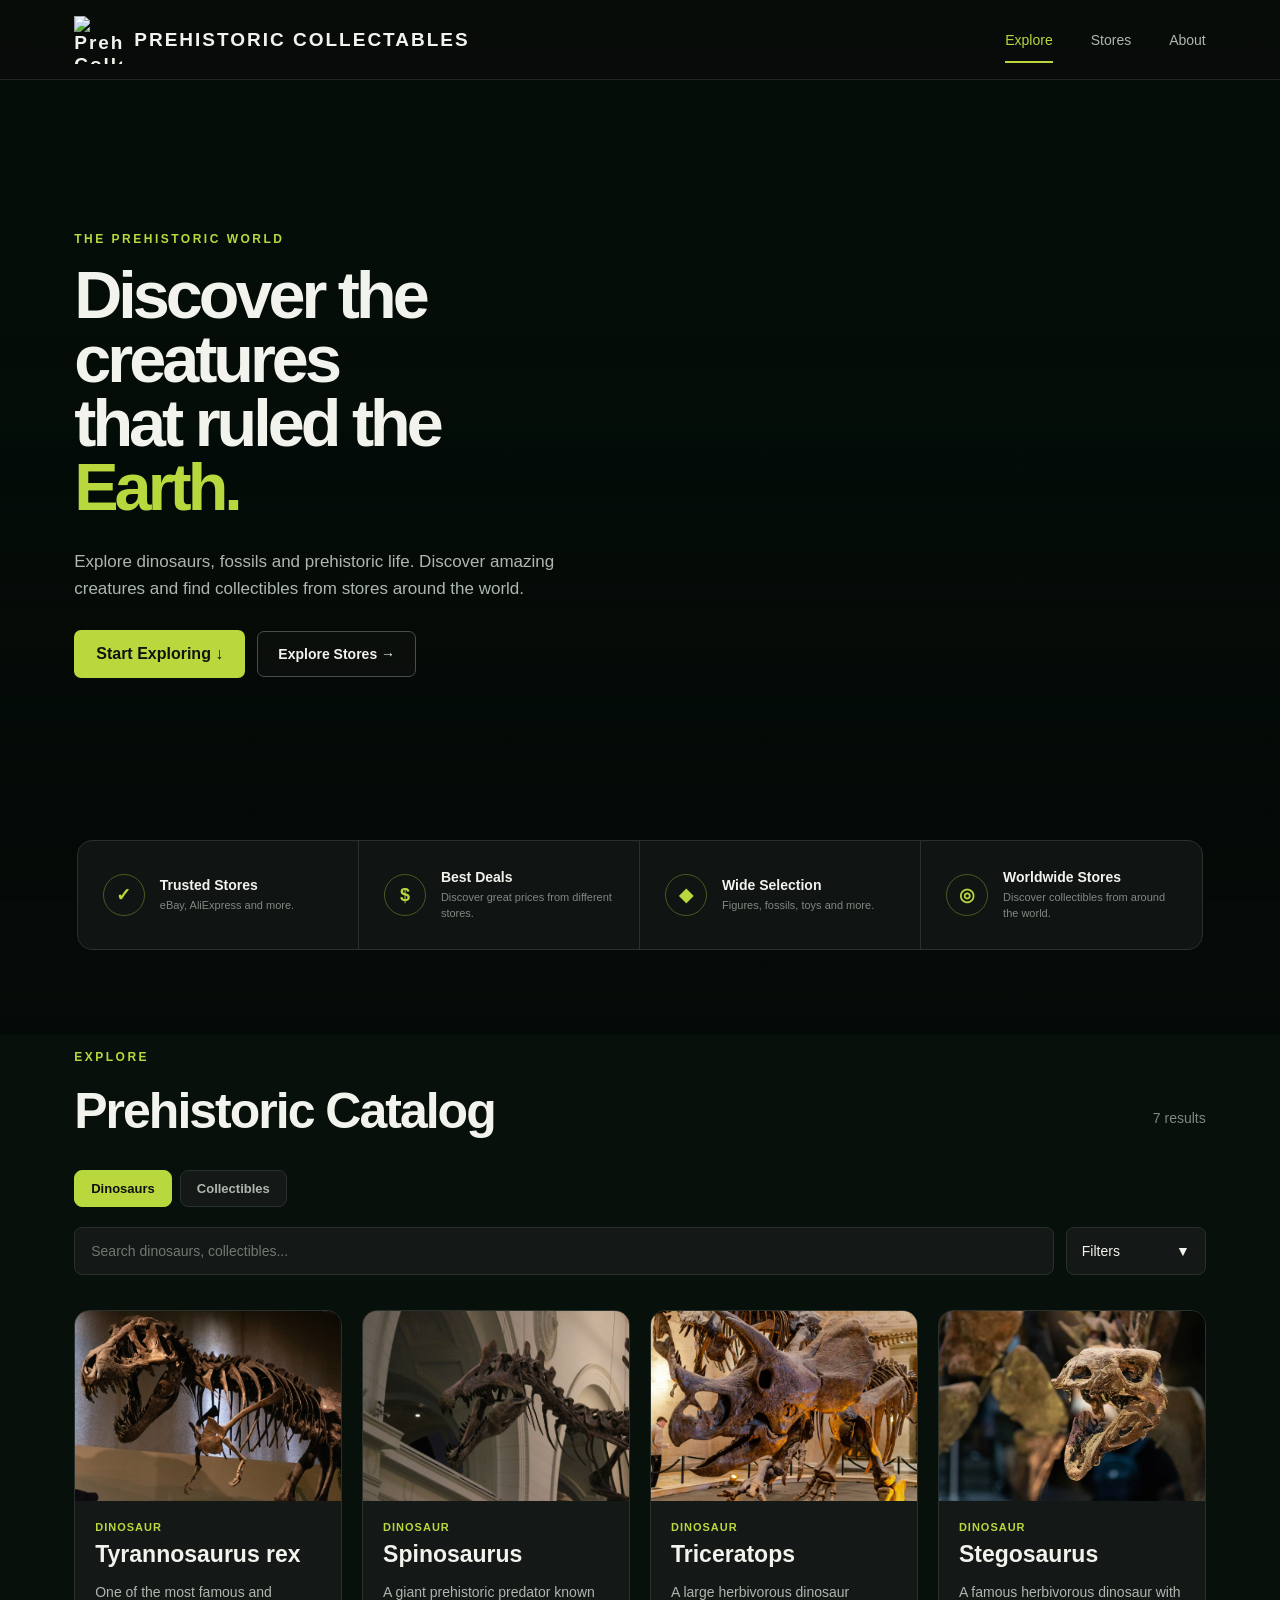
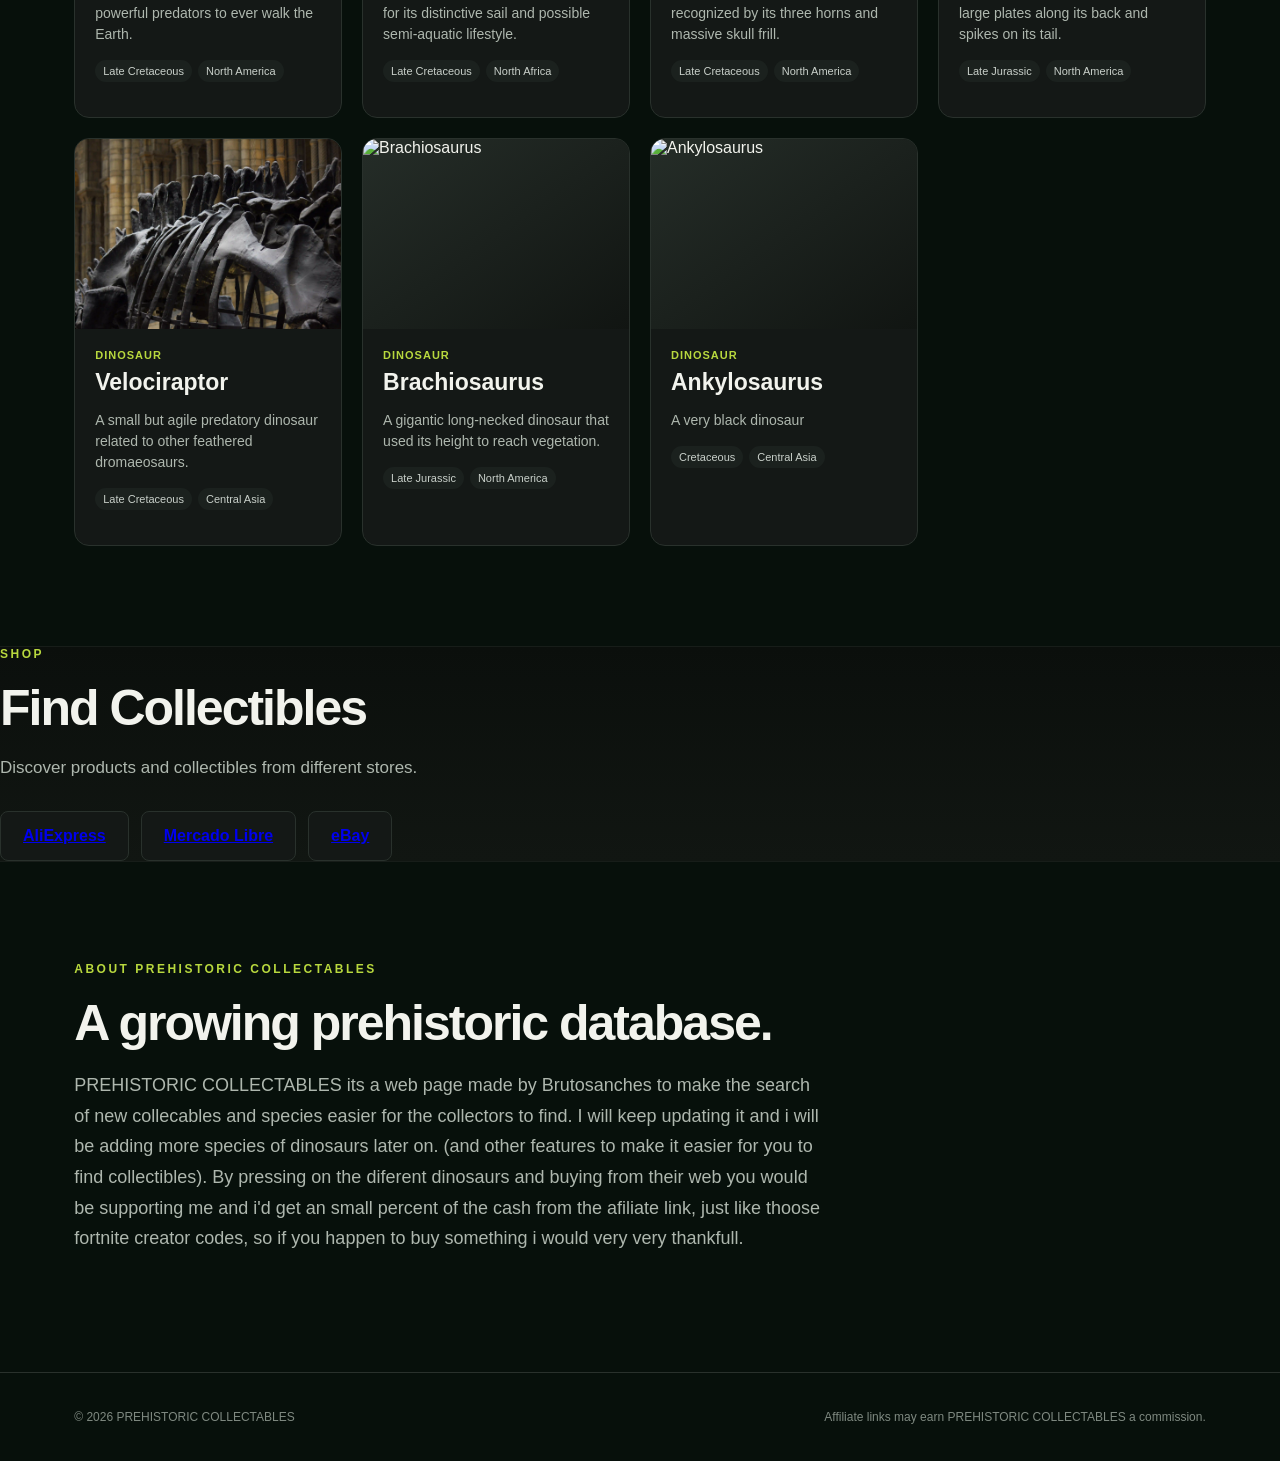
==== index.html @ f1a4620a "Add files via upload" ====
<!DOCTYPE html>
<html lang="en">

<head>

  <meta charset="UTF-8">

  <meta
    name="viewport"
    content="width=device-width, initial-scale=1.0"
  >

  <title>PREHISTORIC COLLECTABLES - Bring Prehistory Home</title>

  <link
    rel="stylesheet"
    href="style.css"
  >

</head>


<body>

  <!-- =========================
       HEADER
  ========================= -->

  <header>

    <div class="logo">

      <img
        src="images/logo.WebP"
        class="logo-image"
        alt="Prehistoric Collectables"
      >

      <span>
        PREHISTORIC COLLECTABLES
      </span>

    </div>


    <nav>

      <a href="#explore" class="active">
        Explore
      </a>

      <a href="#stores">
        Stores
      </a>

      <a href="#about">
        About
      </a>

    </nav>

  </header>



  <!-- =========================
       HERO
  ========================= -->

  <section class="hero">

    <div class="hero-content">

      <p class="small-title">
        THE PREHISTORIC WORLD
      </p>


      <h1>
        Discover the creatures<br>
        that ruled the <span>Earth.</span>
      </h1>


      <p class="hero-description">
        Explore dinosaurs, fossils and prehistoric life.
        Discover amazing creatures and find collectibles
        from stores around the world.
      </p>


      <div class="hero-buttons">

        <a
          href="#explore"
          class="explore-button"
        >
          Start Exploring ↓
        </a>


        <a
          href="#stores"
          class="secondary-button"
        >
          Explore Stores →
        </a>

      </div>

    </div>


    <!-- DINOSAUR -->

    <div class="hero-dinosaur">

      <div class="dinosaur-glow"></div>

      <img
       
      >

    </div>

  </section>



  <!-- =========================
       TRUST BAR
  ========================= -->

  <section class="trust-bar">

    <div class="trust-item">

      <div class="trust-icon">
        ✓
      </div>

      <div>

        <strong>
          Trusted Stores
        </strong>

        <span>
          eBay, AliExpress and more.
        </span>

      </div>

    </div>


    <div class="trust-item">

      <div class="trust-icon">
        $
      </div>

      <div>

        <strong>
          Best Deals
        </strong>

        <span>
          Discover great prices from different stores.
        </span>

      </div>

    </div>


    <div class="trust-item">

      <div class="trust-icon">
        ◆
      </div>

      <div>

        <strong>
          Wide Selection
        </strong>

        <span>
          Figures, fossils, toys and more.
        </span>

      </div>

    </div>


    <div class="trust-item">

      <div class="trust-icon">
        ◎
      </div>

      <div>

        <strong>
          Worldwide Stores
        </strong>

        <span>
          Discover collectibles from around the world.
        </span>

      </div>

    </div>

  </section>



  <!-- =========================
       EXPLORE
  ========================= -->

  <section
    id="explore"
    class="explore-section"
  >


    <div class="section-title">

      <div>

        <p class="small-title">
          EXPLORE
        </p>

        <h2>
          Prehistoric Catalog
        </h2>

      </div>


      <p id="resultCount">
        Loading...
      </p>

    </div>



    <!-- CATALOG MODE -->

    <div class="catalog-modes">

      <button
        id="dinosaursMode"
        class="catalog-mode active"
        type="button"
      >
        Dinosaurs
      </button>


      <button
        id="collectiblesMode"
        class="catalog-mode"
        type="button"
      >
        Collectibles
      </button>

    </div>



    <!-- SEARCH AND FILTERS -->

    <div class="filters">

      <div class="search-row">

        <input
          type="text"
          id="searchInput"
          placeholder="Search dinosaurs, collectibles..."
        >


        <button
          type="button"
          id="filtersToggle"
          class="filters-toggle"
        >
          Filters

          <span>
            ▼
          </span>

        </button>

      </div>



      <!-- FILTER PANEL -->

      <div
        id="filtersPanel"
        class="filters-panel"
      >


        <!-- TYPE -->

       <div
  class="multi-filter"
  id="typeFilterContainer"
>

          <button
            class="filter-button"
            id="typeButton"
            type="button"
          >
            All Types

            <span>
              ▼
            </span>

          </button>


          <div
            class="filter-menu"
            id="typeMenu"
          >

            <button
              type="button"
              class="filter-all"
              data-filter="type"
            >
              All Types
            </button>

          </div>

        </div>



        <!-- PERIOD -->

        <div
  class="multi-filter"
  id="periodFilterContainer"
>

          <button
            class="filter-button"
            id="periodButton"
            type="button"
          >
            All Periods

            <span>
              ▼
            </span>

          </button>


          <div
            class="filter-menu"
            id="periodMenu"
          >

            <button
              type="button"
              class="filter-all"
              data-filter="period"
            >
              All Periods
            </button>

          </div>

        </div>



        <!-- BRANDS -->

        <div
          class="multi-filter"
          id="brandFilterContainer"
        >

          <button
            class="filter-button"
            id="brandButton"
            type="button"
          >
            All Brands

            <span>
              ▼
            </span>

          </button>


          <div
            class="filter-menu"
            id="brandMenu"
          >

            <button
              type="button"
              class="filter-all"
              data-filter="brand"
            >
              All Brands
            </button>

          </div>

        </div>

      </div>

    </div>



    <!-- CATALOG -->

    <div
      id="catalog"
      class="catalog"
    >

    </div>


  </section>



  <!-- =========================
       STORES
  ========================= -->

  <section
    id="stores"
    class="stores-section"
  >

    <div class="section-inner">

      <p class="small-title">
        SHOP
      </p>


      <h2>
        Find Collectibles
      </h2>


      <p class="section-description">
        Discover products and collectibles from different stores.
      </p>

<div class="store-list">


  <a
    href="https://www.aliexpress.com/"
    target="_blank"
    rel="noopener noreferrer"
  >
    AliExpress
  </a>

  <a
    href="https://www.mercadolibre.com.mx/"
    target="_blank"
    rel="noopener noreferrer"
  >
    Mercado Libre
  </a>

  <a
    href="https://ebay.us/dmgfwy"
    target="_blank"
    rel="noopener noreferrer"
  >
    eBay
  </a>

</div>

  </section>



  <!-- =========================
       ABOUT
  ========================= -->

  <section
    id="about"
    class="about-section"
  >

    <p class="small-title">
      ABOUT PREHISTORIC COLLECTABLES
    </p>


    <h2>
      A growing prehistoric database.
    </h2>


    <p>
      PREHISTORIC COLLECTABLES its a web page made by Brutosanches to make the search 
      of new collecables and species easier for the collectors to find. I
      will keep updating it and i will be adding more species of dinosaurs later on. 
      (and other features to make it easier for you to find collectibles).

      By pressing on the diferent dinosaurs and buying from their web you would be supporting me
      and i'd get an small percent
      of the cash from the afiliate link, just like
      thoose fortnite creator codes, so 
     if you happen to buy something i would very very thankfull.
     
    </p>

  </section>



  <!-- =========================
       FOOTER
  ========================= -->

  <footer>

    <p>
      © 2026 PREHISTORIC COLLECTABLES
    </p>


    <p>
      Affiliate links may earn PREHISTORIC COLLECTABLES a commission.
    </p>

  </footer>



  <script src="script.js"></script>

</body>

</html>
---- style.css ----
/* ==================================================
   PREHISTORIC COLLECTABLES
   MAIN STYLE
   ================================================== */


/* ==================================================
   RESET
   ================================================== */

* {
  box-sizing: border-box;
}

html {
  scroll-behavior: smooth;
}


/* ==================================================
   BODY + PREHISTORIC BACKGROUND
   ================================================== */

body {
  position: relative;
  margin: 0;

  background: #07100b;

  color: #f2f3ed;

  font-family:
    Arial,
    Helvetica,
    sans-serif;
}


/* ==================================================
   FOREST BACKGROUND
   ================================================== */

body::before {
  content: "";

  position: fixed;

  inset: -15vh 0;

  background-image:

    linear-gradient(
      to bottom,
      rgba(4, 10, 7, 0.18) 0%,
      rgba(4, 10, 7, 0.34) 35%,
      rgba(4, 10, 7, 0.55) 65%,
      rgba(4, 10, 7, 0.88) 100%
    ),

    url("images/prehistoric-background.png");

  background-size:cover;

  background-position:
    center top;

  background-repeat: no-repeat;

  /*
    JavaScript modifica esta variable
    para crear el efecto parallax.
  */

  transform:
    translate3d(
      0,
      var(--parallax-y, 0px),
      0
    );

  will-change: transform;

  z-index: -2;

  pointer-events: none;
}


/* ==================================================
   ATMOSPHERIC OVERLAY
   ================================================== */

body::after {
  content: "";

  position: fixed;

  inset: 0;

  background:
    linear-gradient(
      to bottom,
      transparent 0%,
      rgba(3, 8, 5, 0.03) 40%,
      rgba(3, 8, 5, 0.34) 100%
    );

  z-index: -1;

  pointer-events: none;
}

/* ==================================================
   HEADER
   ================================================== */

header {
  height: 80px;

  display: flex;

  align-items: center;

  justify-content: space-between;

  padding:
    0 5.8%;

  background:
    rgba(9, 12, 10, 0.92);

  border-bottom:
    1px solid rgba(75, 90, 80, 0.35);

  backdrop-filter:
    blur(18px);

  position: sticky;

  top: 0;

  z-index: 100;
}


/* ==================================================
   LOGO
   ================================================== */

.logo {
  display: flex;

  align-items: center;

  gap: 12px;

  font-size: 19px;

  font-weight: 800;

  letter-spacing: 2px;
}


.logo-image {
  width: 48px;

  height: 48px;

  object-fit: contain;

  display: block;
}


/* ==================================================
   NAVIGATION
   ================================================== */

nav {
  display: flex;

  align-items: center;

  gap: 38px;
}


nav a {
  color: #aeb7ae;

  text-decoration: none;

  font-size: 14px;

  font-weight: 500;

  position: relative;

  padding:
    30px 0;

  transition:
    0.25s;
}


nav a:hover {
  color: #f2f3ed;
}


nav a.active {
  color: #b8d83e;
}


nav a.active::after {
  content: "";

  position: absolute;

  bottom: 15px;

  left: 0;

  right: 0;

  height: 2px;

  background:
    #b8d83e;
}


/* ==================================================
   MAIN HERO
   ================================================== */

.hero {
  min-height: 780px;

  padding:
    80px 5.8% 110px;

  display: flex;

  align-items: center;

  justify-content: space-between;

  gap: 50px;

  position: relative;

  overflow: hidden;

  /*
    El fondo viene de body.
    No ponemos otro background aquí.
  */

  background: transparent;
}


/* ==================================================
   HERO ATMOSPHERE
   ================================================== */

.hero::before {
  content: "";

  position: absolute;

  inset: 0;

  background:
    linear-gradient(
      to bottom,
      transparent 45%,
      rgba(5, 10, 7, 0.20) 75%,
      rgba(5, 10, 7, 0.48) 100%
    );

  pointer-events: none;

  z-index: 1;
}


/* ==================================================
   HERO CONTENT
   ================================================== */

.hero-content {
  width: 43%;

  max-width: 650px;

  position: relative;

  z-index: 5;
}


/* ==================================================
   SMALL TITLE
   ================================================== */

.small-title {
  color: #b8d83e;

  font-size: 12px;

  font-weight: 700;

  letter-spacing: 2.5px;

  margin:
    0 0 18px;
}


/* ==================================================
   HERO TITLE
   ================================================== */

.hero h1 {
  font-size:
    clamp(
      50px,
      5.2vw,
      80px
    );

  line-height: 0.96;

  letter-spacing:
    -4px;

  margin:
    0 0 28px;

  font-weight: 800;
}


.hero h1 span {
  color: #b8d83e;
}


/* ==================================================
   HERO DESCRIPTION
   ================================================== */

.hero-description {
  color: #aeb7ae;

  font-size: 17px;

  line-height: 1.6;

  max-width: 570px;

  margin:
    0 0 28px;
}


/* ==================================================
   HERO BUTTONS
   ================================================== */

.hero-buttons {
  display: flex;

  align-items: center;

  gap: 12px;
}


.explore-button {
  display: inline-flex;

  align-items: center;

  justify-content: center;

  padding:
    15px 22px;

  background:
    #b8d83e;

  color:
    #10130e;

  font-weight:
    800;

  text-decoration:
    none;

  border-radius:
    7px;

  transition:
    0.25s;
}


.explore-button:hover {
  background:
    #d0ef58;

  transform:
    translateY(-2px);

  box-shadow:
    0 8px 25px
    rgba(184, 216, 62, 0.16);
}


.secondary-button {
  display: inline-flex;

  align-items: center;

  justify-content: center;

  padding:
    14px 20px;

  border:
    1px solid #465047;

  color:
    #f2f3ed;

  text-decoration:
    none;

  border-radius:
    7px;

  font-size:
    14px;

  font-weight:
    600;

  background:
    rgba(20, 24, 22, 0.45);

  backdrop-filter:
    blur(8px);

  transition:
    0.25s;
}


.secondary-button:hover {
  border-color:
    #b8d83e;

  color:
    #b8d83e;
}


/* ==================================================
   HERO DINOSAUR
   ================================================== */

.hero-dinosaur {
  width: 53%;

  max-width: 850px;

  height: 500px;

  position: relative;

  display: flex;

  align-items: center;

  justify-content: center;

  z-index: 2;
}


/* ==================================================
   TRUST BAR
   ================================================== */

.trust-bar {
  width: 88%;

  margin:
    -20px auto 0;

  min-height:
    110px;

  display:
    grid;

  grid-template-columns:
    repeat(4, 1fr);

  background:
    rgba(17, 22, 19, 0.95);

  border:
    1px solid #29312c;

  border-radius:
    15px;

  position:
    relative;

  z-index:
    10;

  overflow:
    hidden;
}


.trust-item {
  display:
    flex;

  align-items:
    center;

  gap:
    15px;

  padding:
    20px 25px;

  border-right:
    1px solid #29312c;
}


.trust-item:last-child {
  border-right:
    none;
}


.trust-icon {
  width:
    42px;

  height:
    42px;

  flex-shrink:
    0;

  display:
    flex;

  align-items:
    center;

  justify-content:
    center;

  border:
    1px solid
    rgba(184, 216, 62, 0.35);

  border-radius:
    50%;

  color:
    #b8d83e;

  font-size:
    18px;

  font-weight:
    bold;
}


.trust-item strong {
  display:
    block;

  margin-bottom:
    5px;

  font-size:
    14px;
}


.trust-item span {
  display:
    block;

  color:
    #7f8981;

  font-size:
    11px;

  line-height:
    1.4;
}


/* ==================================================
   GENERAL SECTIONS
   ================================================== */

.explore-section,
.about-section {
  padding:
    100px 5.8%;

  background:
    transparent;
}


.section-title {
  display:
    flex;

  justify-content:
    space-between;

  align-items:
    flex-end;

  margin-bottom:
    30px;
}


.section-title h2 {
  margin:
    0;
}


#resultCount {
  color:
    #7f8981;

  font-size:
    14px;
}


/* ==================================================
   HEADINGS
   ================================================== */

h2 {
  font-size:
    clamp(
      32px,
      4vw,
      50px
    );

  letter-spacing:
    -2px;

  margin:
    0 0 15px;
}


/* ==================================================
   CATALOG MODES
   ================================================== */

.catalog-modes {
  display:
    flex;

  gap:
    8px;

  margin-bottom:
    20px;
}


.catalog-mode {
  padding:
    10px 16px;

  border:
    1px solid #29312c;

  border-radius:
    8px;

  background:
    #141816;

  color:
    #aeb7ae;

  font-size:
    13px;

  font-weight:
    bold;

  cursor:
    pointer;

  transition:
    0.2s;
}


.catalog-mode:hover {
  color:
    #f2f3ed;

  border-color:
    #4b5a50;
}


.catalog-mode.active {
  background:
    #b8d83e;

  color:
    #111;

  border-color:
    #b8d83e;
}


/* ==================================================
   FILTERS
   ================================================== */

.filters {
  margin-bottom:
    35px;
}


/* SEARCH */

.search-row {
  display:
    grid;

  grid-template-columns:
    1fr 140px;

  gap:
    12px;
}


.search-row input {
  min-height:
    48px;

  padding:
    0 16px;

  border:
    1px solid #29312c;

  border-radius:
    8px;

  background:
    #141816;

  color:
    #f2f3ed;

  font-size:
    14px;

  outline:
    none;

  transition:
    0.2s;
}


.search-row input::placeholder {
  color:
    #6f7971;
}


.search-row input:focus {
  border-color:
    #b8d83e;
}


/* FILTER TOGGLE */

.filters-toggle {
  min-height:
    48px;

  padding:
    15px;

  border-radius:
    8px;

  border:
    1px solid #29312c;

  background:
    #141816;

  color:
    #f2f3ed;

  font-size:
    14px;

  cursor:
    pointer;

  display:
    flex;

  align-items:
    center;

  justify-content:
    space-between;

  transition:
    0.2s;
}


.filters-toggle:hover {
  border-color:
    #4b5a50;
}


/* FILTER PANEL */

.filters-panel {
  display:
    none;

  grid-template-columns:
    repeat(3, 1fr);

  gap:
    12px;

  margin-top:
    12px;
}


.filters-panel.open {
  display:
    grid;
}


/* MULTI FILTER */

.multi-filter {
  position:
    relative;
}


/* FILTER BUTTON */

.filter-button {
  width:
    100%;

  min-height:
    48px;

  padding:
    15px;

  border-radius:
    8px;

  border:
    1px solid #29312c;

  background:
    #141816;

  color:
    #f2f3ed;

  font-size:
    14px;

  text-align:
    left;

  cursor:
    pointer;

  display:
    flex;

  align-items:
    center;

  justify-content:
    space-between;

  transition:
    0.2s;
}


.filter-button:hover {
  border-color:
    #4b5a50;
}


.multi-filter.open .filter-button {
  border-color:
    #b8d83e;
}


/* FILTER MENU */

.filter-menu {
  display:
    none;

  position:
    absolute;

  top:
    calc(100% + 8px);

  left:
    0;

  width:
    100%;

  min-width:
    220px;

  max-height:
    300px;

  overflow-y:
    auto;

  padding:
    8px;

  background:
    #141816;

  border:
    1px solid #29312c;

  border-radius:
    10px;

  box-shadow:
    0 15px 35px
    rgba(0, 0, 0, 0.4);

  z-index:
    200;
}


.multi-filter.open .filter-menu {
  display:
    block;
}


/* FILTER OPTIONS */

.filter-option {
  display:
    flex;

  align-items:
    center;

  gap:
    10px;

  padding:
    10px;

  border-radius:
    7px;

  cursor:
    pointer;

  color:
    #c9d0ca;

  font-size:
    13px;

  transition:
    0.2s;
}


.filter-option:hover {
  background:
    #1b211e;

  color:
    #f2f3ed;
}


.filter-option input {
  width:
    16px;

  height:
    16px;

  accent-color:
    #b8d83e;

  cursor:
    pointer;
}


/* ALL BUTTON */

.filter-all {
  width:
    100%;

  padding:
    10px;

  margin-bottom:
    4px;

  border:
    none;

  border-radius:
    7px;

  background:
    transparent;

  color:
    #b8d83e;

  text-align:
    left;

  font-size:
    13px;

  font-weight:
    bold;

  cursor:
    pointer;
}


.filter-all:hover {
  background:
    #1b211e;
}


/* ==================================================
   DINOSAUR CATALOG
   ================================================== */

.catalog {
  display:
    grid;

  grid-template-columns:
    repeat(
      auto-fill,
      minmax(
        250px,
        1fr
      )
    );

  gap:
    20px;
}


/* ==================================================
   DINOSAUR CARDS
   ================================================== */

.card {
  background:
    #141816;

  border:
    1px solid #29312c;

  border-radius:
    15px;

  overflow:
    hidden;

  transition:
    0.25s;
}


.card:hover {
  transform:
    translateY(-5px);

  border-color:
    #4b5a50;

  box-shadow:
    0 15px 40px
    rgba(0, 0, 0, 0.25);
}


/* IMAGE */

.card-image {
  height:
    190px;

  display:
    flex;

  align-items:
    center;

  justify-content:
    center;

  overflow:
    hidden;

  background:
    linear-gradient(
      145deg,
      #252d28,
      #111512
    );
}


.card-image img {
  width:
    100%;

  height:
    100%;

  object-fit:
    cover;
}


.card-placeholder {
  font-size:
    75px;
}


/* CARD BODY */

.card-body {
  padding:
    20px;
}


.card-meta {
  color:
    #b8d83e;

  font-size:
    11px;

  font-weight:
    bold;

  letter-spacing:
    1px;

  text-transform:
    uppercase;
}


.card h3 {
  font-size:
    23px;

  margin:
    8px 0;
}


.card p {
  color:
    #aeb7ae;

  font-size:
    14px;

  line-height:
    1.5;
}


/* ==================================================
   TAGS
   ================================================== */

.tags {
  display:
    flex;

  flex-wrap:
    wrap;

  gap:
    6px;

  margin:
    15px 0;
}


.tag {
  background:
    #1b211e;

  color:
    #c9d0ca;

  padding:
    5px 8px;

  border-radius:
    20px;

  font-size:
    11px;
}


/* ==================================================
   PRODUCT BUTTONS
   ================================================== */

.product-buttons {
  display:
    flex;

  flex-wrap:
    wrap;

  gap:
    7px;
}


.product-buttons a {
  border:
    1px solid #29312c;

  padding:
    8px 10px;

  border-radius:
    7px;

  color:
    #f2f3ed;

  text-decoration:
    none;

  font-size:
    12px;

  font-weight:
    bold;

  transition:
    0.2s;
}


.product-buttons a:hover {
  color:
    #b8d83e;

  border-color:
    #b8d83e;
}


/* ==================================================
   COLLECTIBLES
   ================================================== */

.collectible-card {
  position:
    relative;
}


.collectible-card .card-meta {
  margin-bottom:
    6px;
}


.collectible-species {
  color:
    #b8d83e !important;

  font-size:
    12px !important;

  font-weight:
    bold;

  margin:
    0 0 12px;
}


.product-details {
  display:
    flex;

  flex-wrap:
    wrap;

  gap:
    6px;

  margin:
    12px 0 15px;
}


.product-detail {
  padding:
    5px 8px;

  border:
    1px solid #29312c;

  border-radius:
    6px;

  background:
    #1b211e;

  color:
    #c9d0ca;

  font-size:
    11px;
}


.product-detail:first-child {
  color:
    #f2f3ed;

  font-weight:
    bold;
}


/* ==================================================
   DINOSAUR DETAIL PAGE
   COMPACT SPECIES HERO
   ================================================== */

.detail-container {
  width:
    88%;

  max-width:
    1250px;

  margin:
    0 auto;

  padding:
    45px 0 100px;
}


/* BACK BUTTON */

.back-button {
  display:
    inline-flex;

  align-items:
    center;

  margin-bottom:
    25px;

  color:
    #7f8981;

  text-decoration:
    none;

  font-size:
    13px;

  font-weight:
    600;

  transition:
    0.2s;
}


.back-button:hover {
  color:
    #b8d83e;

  transform:
    translateX(-3px);
}


/* ==================================================
   SPECIES HERO
   ================================================== */

.species-hero {
  min-height:
    410px;

  display:
    grid;

  grid-template-columns:
    44% 56%;

  position:
    relative;

  overflow:
    hidden;

  border-top:
    1px solid #29312c;

  border-bottom:
    1px solid #29312c;

  background:

    radial-gradient(
      circle at 78% 48%,
      rgba(74, 101, 47, 0.24),
      transparent 38%
    ),

    linear-gradient(
      135deg,
      #0b0f0c,
      #101510
    );
}


/* ==================================================
   SPECIES HERO INFORMATION
   ================================================== */

.species-hero-info {
  display:
    flex;

  flex-direction:
    column;

  justify-content:
    center;

  padding:
    55px 20px 55px 45px;

  position:
    relative;

  z-index:
    5;
}


.species-hero-info .small-title {
  margin-bottom:
    14px;
}


.species-hero-info h1 {
  margin:
    0;

  font-size:
    clamp(
      54px,
      7vw,
      92px
    );

  line-height:
    0.9;

  letter-spacing:
    -5px;

  font-weight:
    800;

  text-transform:
    uppercase;
}


.species-line {
  width:
    65px;

  height:
    2px;

  margin:
    24px 0 20px;

  background:
    #b8d83e;
}


.species-hero-description {
  max-width:
    500px;

  margin:
    0 0 22px;

  color:
    #aeb7ae;

  font-size:
    15px;

  line-height:
    1.6;
}


/* ==================================================
   SPECIES TAGS
   ================================================== */

.detail-tags {
  display:
    flex;

  flex-wrap:
    wrap;

  gap:
    7px;
}


.detail-tags .tag {
  border:
    1px solid #354039;

  background:
    rgba(27, 33, 30, 0.75);
}


/* ==================================================
   SPECIES HERO IMAGE
   ================================================== */

.species-hero-image {
  min-height:
    410px;

  position:
    relative;

  display:
    flex;

  align-items:
    center;

  justify-content:
    center;

  overflow:
    hidden;
}


/* GREEN ATMOSPHERIC GLOW */

.species-image-glow {
  position:
    absolute;

  width:
    75%;

  height:
    75%;

  left:
    12%;

  top:
    12%;

  background:
    radial-gradient(
      circle,
      rgba(132, 159, 72, 0.30),
      transparent 65%
    );

  filter:
    blur(45px);

  pointer-events:
    none;
}


/* DINOSAUR PNG */

.species-hero-image img {
  position:
    relative;

  z-index:
    2;

  width:
    100%;

  height:
    100%;

  max-height:
    390px;

  object-fit:
    contain;

  object-position:
    center;

  filter:
    drop-shadow(
      0 25px 35px
      rgba(0, 0, 0, 0.45)
    );
}


/* FADE */

.species-hero-image::after {
  content:
    "";

  position:
    absolute;

  inset:
    0;

  z-index:
    3;

  pointer-events:
    none;

  background:

    linear-gradient(
      90deg,
      #0b0f0c 0%,
      transparent 18%
    ),

    linear-gradient(
      0deg,
      #0b0f0c 0%,
      transparent 20%
    );
}


/* ==================================================
   PRODUCTS SECTION
   ================================================== */

.products-section {
  padding-top:
    75px;
}


.products-heading {
  display:
    flex;

  align-items:
    flex-end;

  justify-content:
    space-between;

  margin-bottom:
    32px;
}


.products-heading h2 {
  margin:
    0;

  text-transform:
    none;
}


.products-heading .small-title {
  margin-bottom:
    10px;
}


/* ==================================================
   NOT FOUND
   ================================================== */

.not-found {
  width:
    88%;

  max-width:
    700px;

  margin:
    100px auto;

  text-align:
    center;
}


.not-found h1 {
  font-size:
    50px;

  margin-bottom:
    15px;
}


.not-found p {
  color:
    #aeb7ae;

  margin-bottom:
    30px;
}


/* ==================================================
   DETAIL PLACEHOLDER
   ================================================== */

.detail-placeholder {
  font-size:
    100px;

  opacity:
    0.5;
}


/* ==================================================
   DETAIL COLLECTIBLES
   ================================================== */

.detail-collectibles {
  display:
    flex;

  flex-direction:
    column;

  gap:
    20px;
}


.detail-collectible {
  display:
    grid;

  grid-template-columns:
    240px 1fr;

  min-height:
    240px;

  background:
    #141816;

  border:
    1px solid #29312c;

  border-radius:
    15px;

  overflow:
    hidden;

  transition:
    0.25s;
}


.detail-collectible:hover {
  border-color:
    #4b5a50;

  transform:
    translateY(-2px);
}


.detail-collectible-image {
  min-height:
    240px;

  display:
    flex;

  align-items:
    center;

  justify-content:
    center;

  overflow:
    hidden;

  background:
    linear-gradient(
      145deg,
      #252d28,
      #111512
    );
}


.detail-collectible-image img {
  width:
    100%;

  height:
    100%;

  object-fit:
    cover;
}


.detail-collectible-info {
  padding:
    28px;
}


.detail-collectible-info h3 {
  margin:
    0 0 12px;

  font-size:
    27px;
}


/* ==================================================
   STORE BUTTONS
   ================================================== */

.store-buttons {
  display:
    flex;

  flex-wrap:
    wrap;

  gap:
    8px;

  margin-top:
    15px;
}


.store-button {
  display:
    inline-block;

  padding:
    10px 14px;

  border:
    1px solid #29312c;

  border-radius:
    7px;

  color:
    #f2f3ed;

  text-decoration:
    none;

  font-size:
    12px;

  font-weight:
    bold;

  transition:
    0.2s;
}


.store-button:hover {
  color:
    #b8d83e;

  border-color:
    #b8d83e;
}


/* ==================================================
   NO COLLECTIBLES
   ================================================== */

.no-collectibles {
  padding:
    30px;

  background:
    #141816;

  border:
    1px solid #29312c;

  border-radius:
    15px;
}


/* ==================================================
   STORES
   ================================================== */

.stores-section {
  background:
    linear-gradient(
      180deg,
      #0b0f0c,
      #111612
    );

  border-top:
    1px solid #171d19;

  border-bottom:
    1px solid #171d19;
}


.section-inner {
  max-width:
    1100px;
}


.section-description {
  color:
    #aeb7ae;

  font-size:
    17px;

  line-height:
    1.6;
}


.store-list {
  display:
    flex;

  flex-wrap:
    wrap;

  gap:
    12px;

  margin-top:
    30px;
}


.store-list a {
  padding:
    15px 22px;

  border:
    1px solid #29312c;

  border-radius:
    8px;

  background:
    #141816;

  font-weight:
    bold;

  transition:
    0.2s;
}


.store-list div:hover {
  border-color:
    #b8d83e;

  color:
    #b8d83e;

  transform:
    translateY(-2px);
}


/* ==================================================
   ABOUT
   ================================================== */

.about-section {
  max-width:
    1000px;
}


.about-section p:last-child {
  color:
    #aeb7ae;

  font-size:
    18px;

  line-height:
    1.7;

  max-width:
    750px;
}


/* ==================================================
   FOOTER
   ================================================== */

footer {
  border-top:
    1px solid #29312c;

  padding:
    25px 5.8%;

  display:
    flex;

  justify-content:
    space-between;

  gap:
    20px;

  color:
    #7f8981;

  font-size:
    12px;
}


/* ==================================================
   BRAND FILTER
   ================================================== */

#brandFilterContainer {
  display:
    none;
}


/* ==================================================
   TABLET
   ================================================== */

@media (max-width: 900px) {

  /* SPECIES DETAIL */

  .species-hero {
    grid-template-columns:
      1fr 1fr;
  }


  .species-hero-info {
    padding:
      40px 15px 40px 30px;
  }


  .species-hero-info h1 {
    font-size:
      clamp(
        48px,
        7vw,
        70px
      );
  }


  /* MAIN HERO */

  .hero {
    min-height:
      720px;

    padding:
      60px 6%;

    gap:
      25px;
  }


  .hero-content {
    width:
      48%;
  }


  .hero-dinosaur {
    width:
      52%;

    height:
      430px;
  }


  /* TRUST BAR */

  .trust-bar {
    grid-template-columns:
      repeat(2, 1fr);
  }


  .trust-item:nth-child(2) {
    border-right:
      none;
  }


  .trust-item:nth-child(3),
  .trust-item:nth-child(4) {
    border-top:
      1px solid #29312c;
  }
}


/* ==================================================
   MOBILE
   ================================================== */

@media (max-width: 700px) {

  /* ==================================================
     DETAIL PAGE
     ================================================== */

  .detail-container {
    width:
      86%;

    padding-top:
      30px;
  }


  .species-hero {
    min-height:
      600px;

    display:
      flex;

    flex-direction:
      column;
  }


  .species-hero-info {
    padding:
      40px 25px 10px;

    z-index:
      5;
  }


  .species-hero-info h1 {
    font-size:
      clamp(
        48px,
        14vw,
        70px
      );

    letter-spacing:
      -3px;
  }


  .species-hero-description {
    font-size:
      14px;
  }


  .species-hero-image {
    min-height:
      330px;

    margin-top:
      -20px;
  }


  .species-hero-image img {
    max-height:
      330px;
  }


  .species-hero-image::after {
    background:

      linear-gradient(
        0deg,
        #0b0f0c 0%,
        transparent 30%
      ),

      linear-gradient(
        90deg,
        #0b0f0c 0%,
        transparent 20%
      );
  }


  .products-section {
    padding-top:
      55px;
  }


  /* ==================================================
     HEADER
     ================================================== */

  header {
    height:
      70px;

    padding:
      0 6%;
  }


  .logo {
    font-size:
      14px;

    letter-spacing:
      1px;
  }


  .logo-image {
    width:
      42px;

    height:
      42px;
  }


  nav {
    display:
      none;
  }


  /* ==================================================
     MAIN HERO
     ================================================== */

  .hero {
    min-height:
      720px;

    padding:
      55px 7%;

    display:
      block;

    position:
      relative;
  }


  .hero-content {
    width:
      100%;

    max-width:
      none;

    position:
      relative;

    z-index:
      5;
  }


  .hero h1 {
    font-size:
      clamp(
        43px,
        12vw,
        65px
      );

    letter-spacing:
      -2.5px;
  }


  .hero-description {
    font-size:
      15px;
  }


  .hero-buttons {
    flex-wrap:
      wrap;
  }


  .hero-dinosaur {
    position:
      absolute;

    width:
      115%;

    height:
      430px;

    right:
      -25%;

    top:
      270px;

    opacity:
      0.28;
  }


  /* ==================================================
     TRUST BAR
     ================================================== */

  .trust-bar {
    width:
      88%;

    margin-top:
      -15px;

    grid-template-columns:
      1fr;
  }


  .trust-item {
    border-right:
      none;

    border-bottom:
      1px solid #29312c;
  }


  .trust-item:last-child {
    border-bottom:
      none;
  }


  /* ==================================================
     SECTIONS
     ================================================== */

  .explore-section,
  .about-section {
    padding:
      100px 5.8%;

    background:
      transparent;
  }


  /* SEARCH */

  .search-row {
    grid-template-columns:
      1fr;
  }


  .filters-panel {
    grid-template-columns:
      1fr;
  }


  /* TITLE */

  .section-title {
    flex-direction:
      column;

    align-items:
      flex-start;

    gap:
      10px;
  }


  /* ==================================================
     DETAIL COLLECTIBLES
     ================================================== */

  .detail-collectible {
    grid-template-columns:
      1fr;
  }


  .detail-collectible-image {
    min-height:
      200px;
  }


  /* ==================================================
     FOOTER
     ================================================== */

  footer {
    flex-direction:
      column;
  }
}
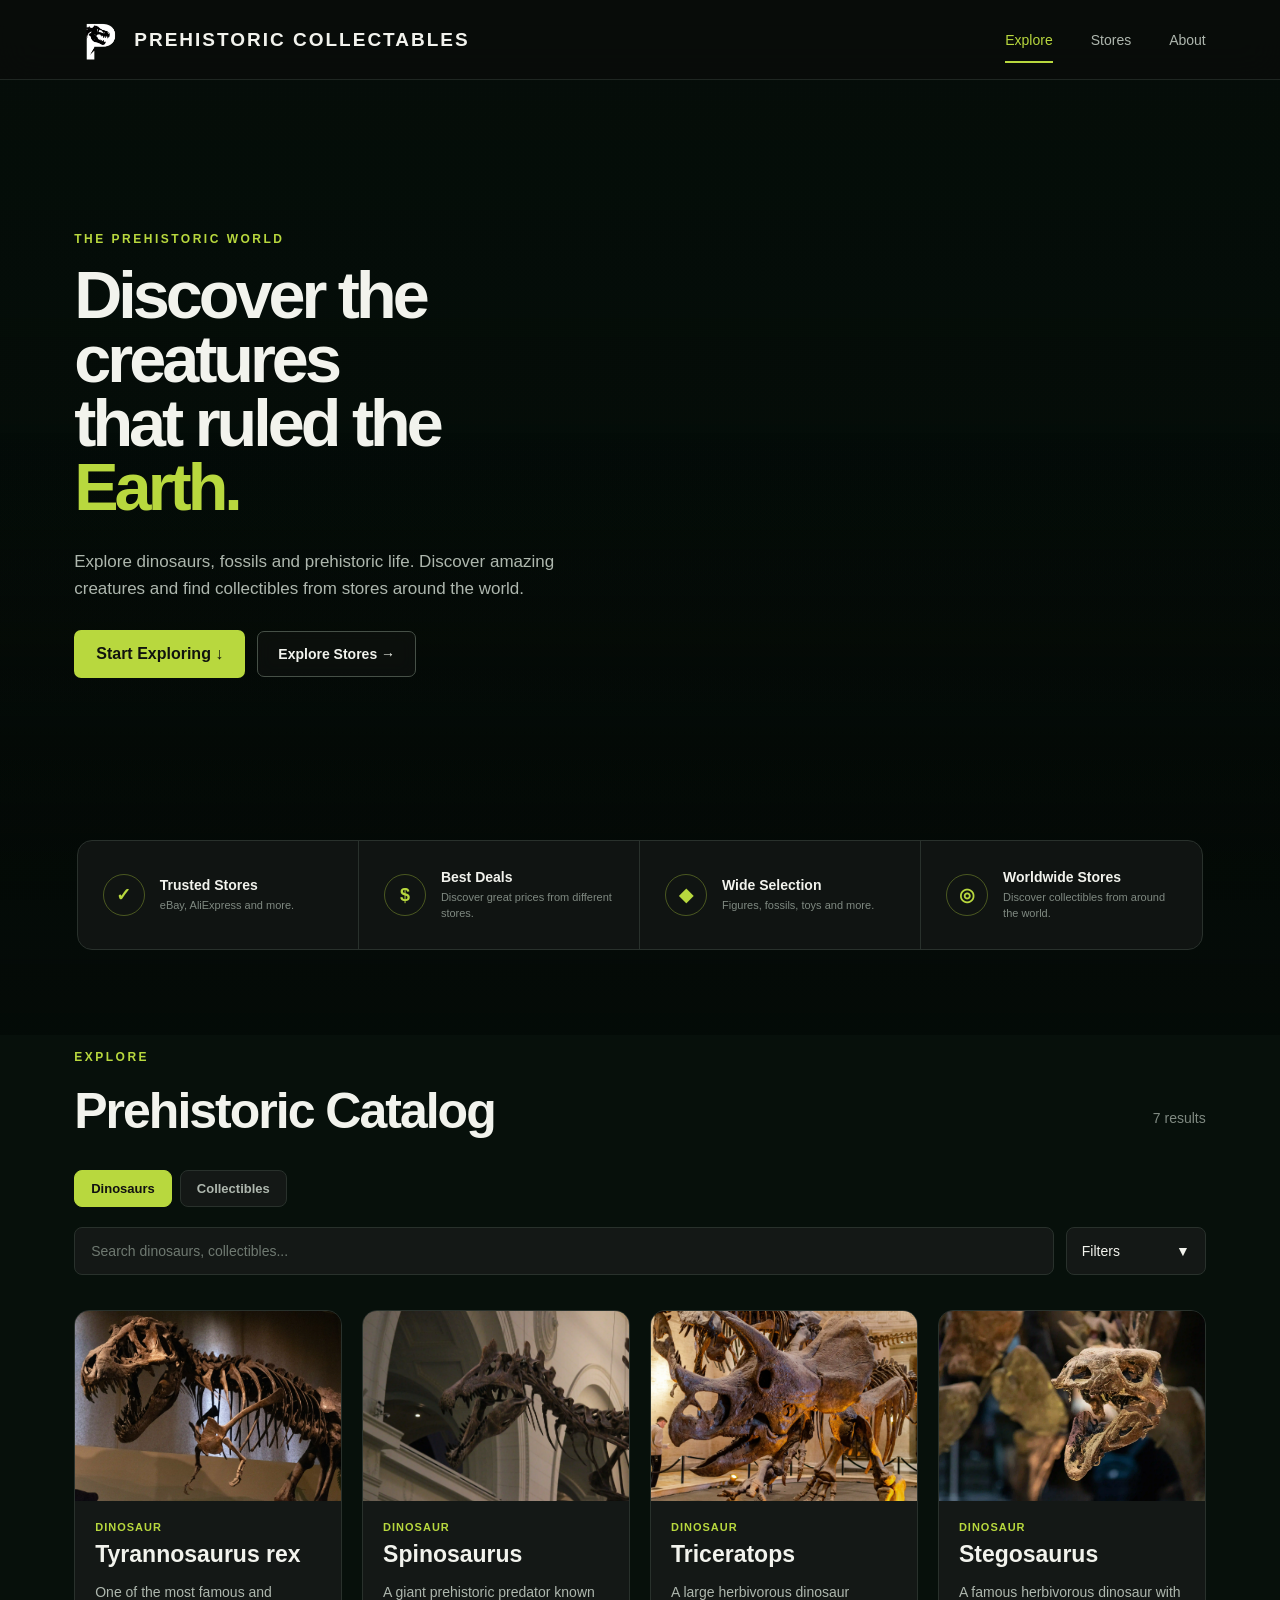
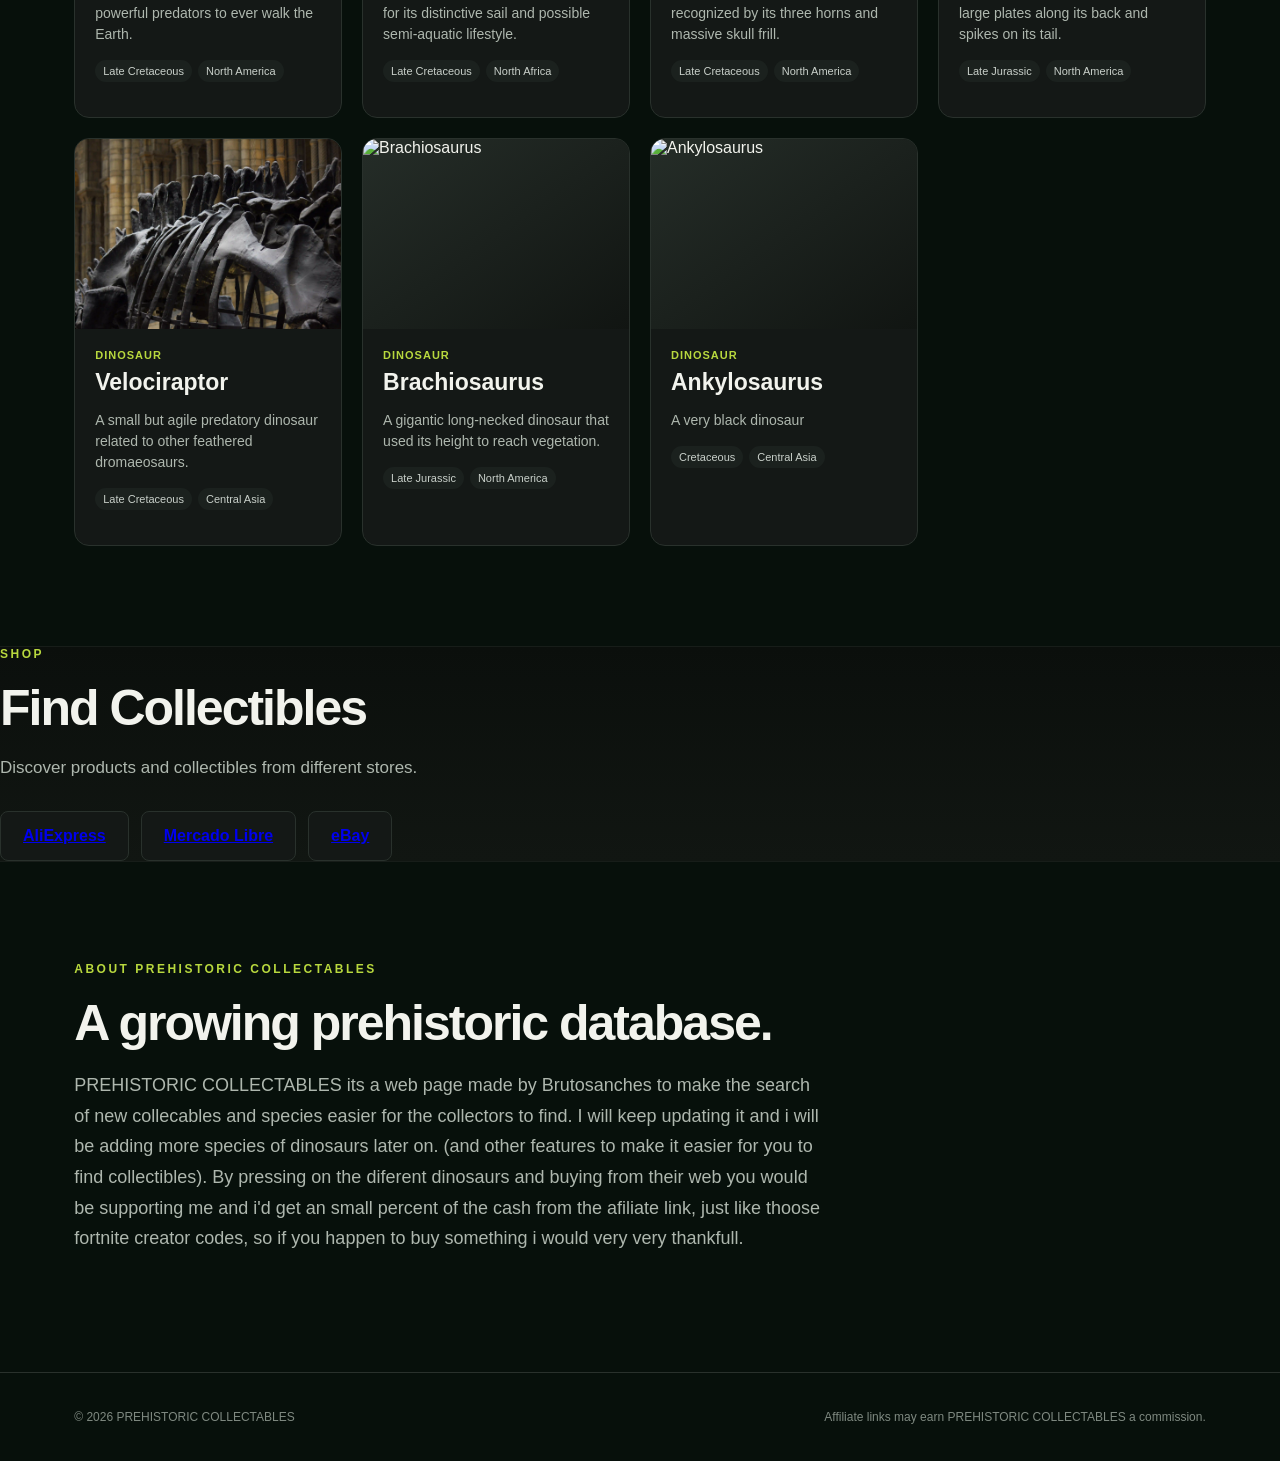
==== commit 460db507: "index.html" ====
--- a/index.html
+++ b/index.html
@@ -31,7 +31,7 @@
     <div class="logo">
 
       <img
-        src="images/logo.WebP"
+        src="images/logo.png"
         class="logo-image"
         alt="Prehistoric Collectables"
       >
@@ -572,4 +572,4 @@
 
 </body>
 
-</html>+</html>
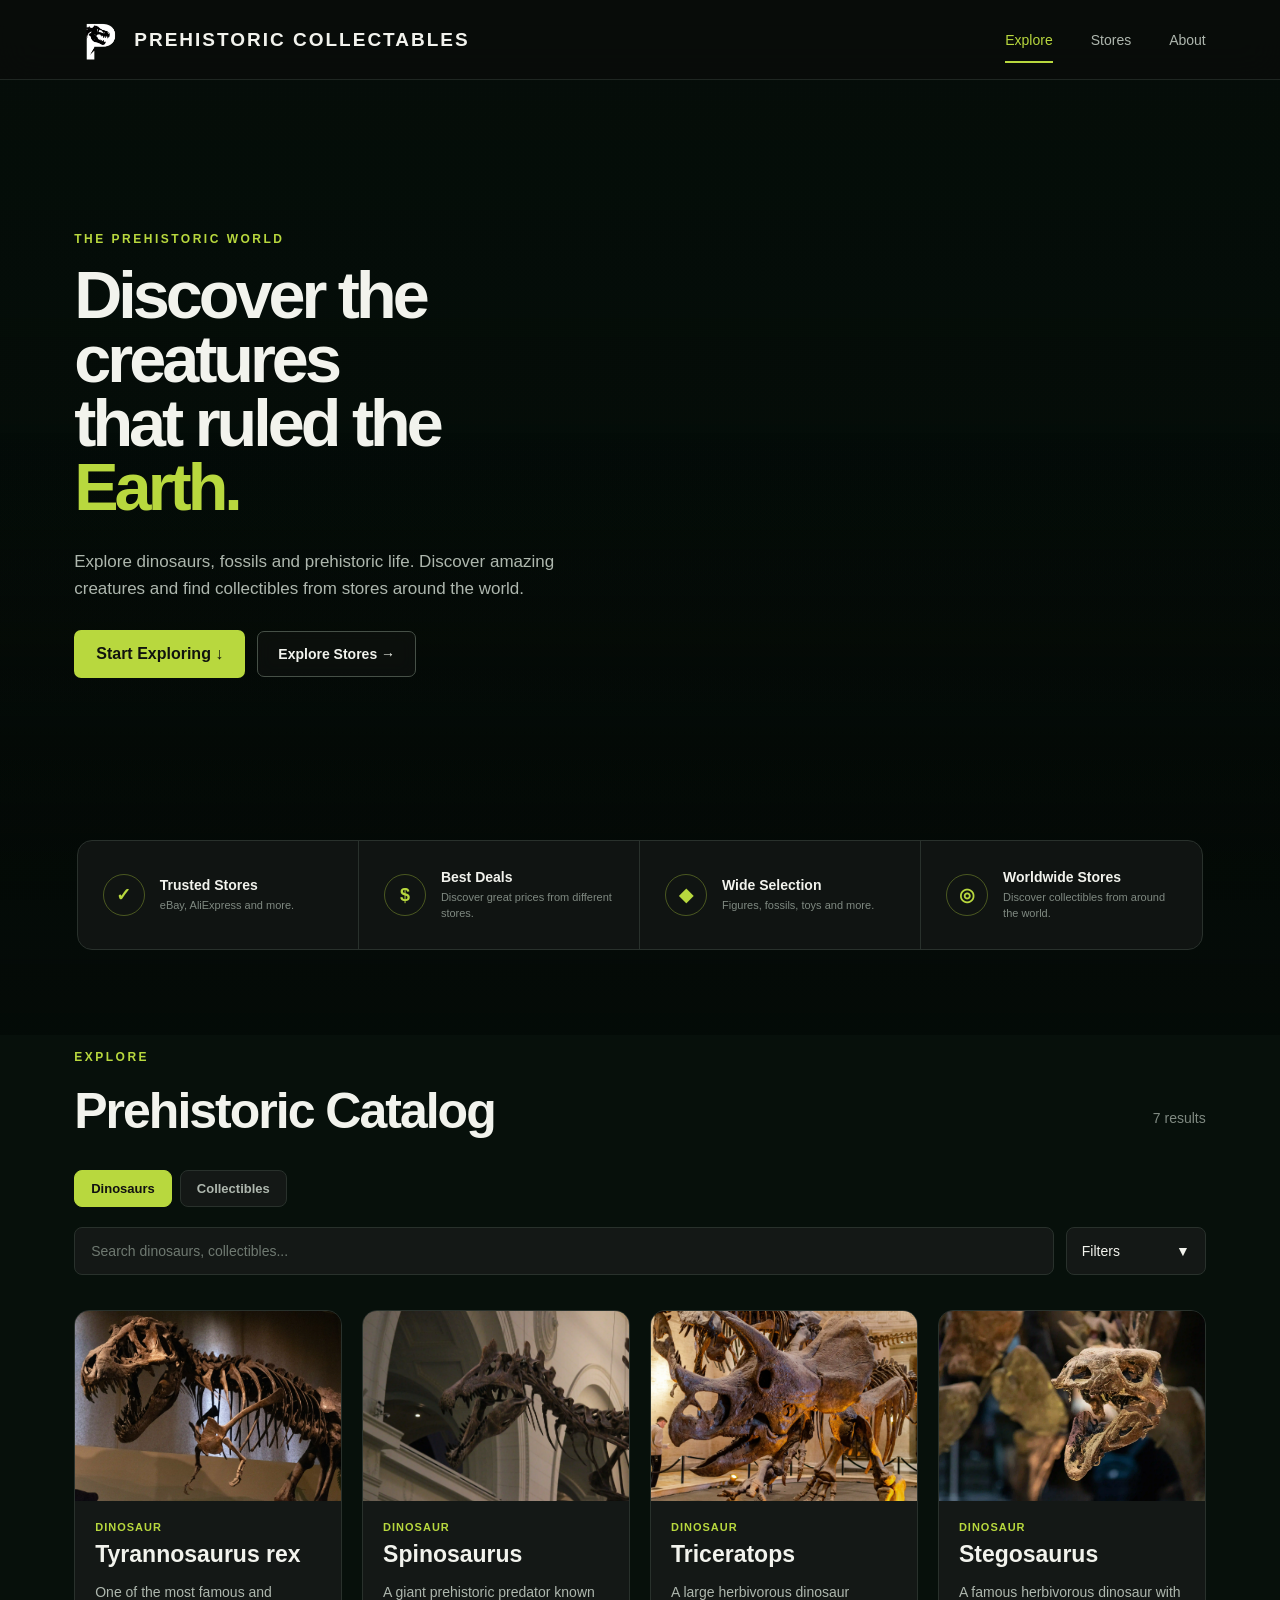
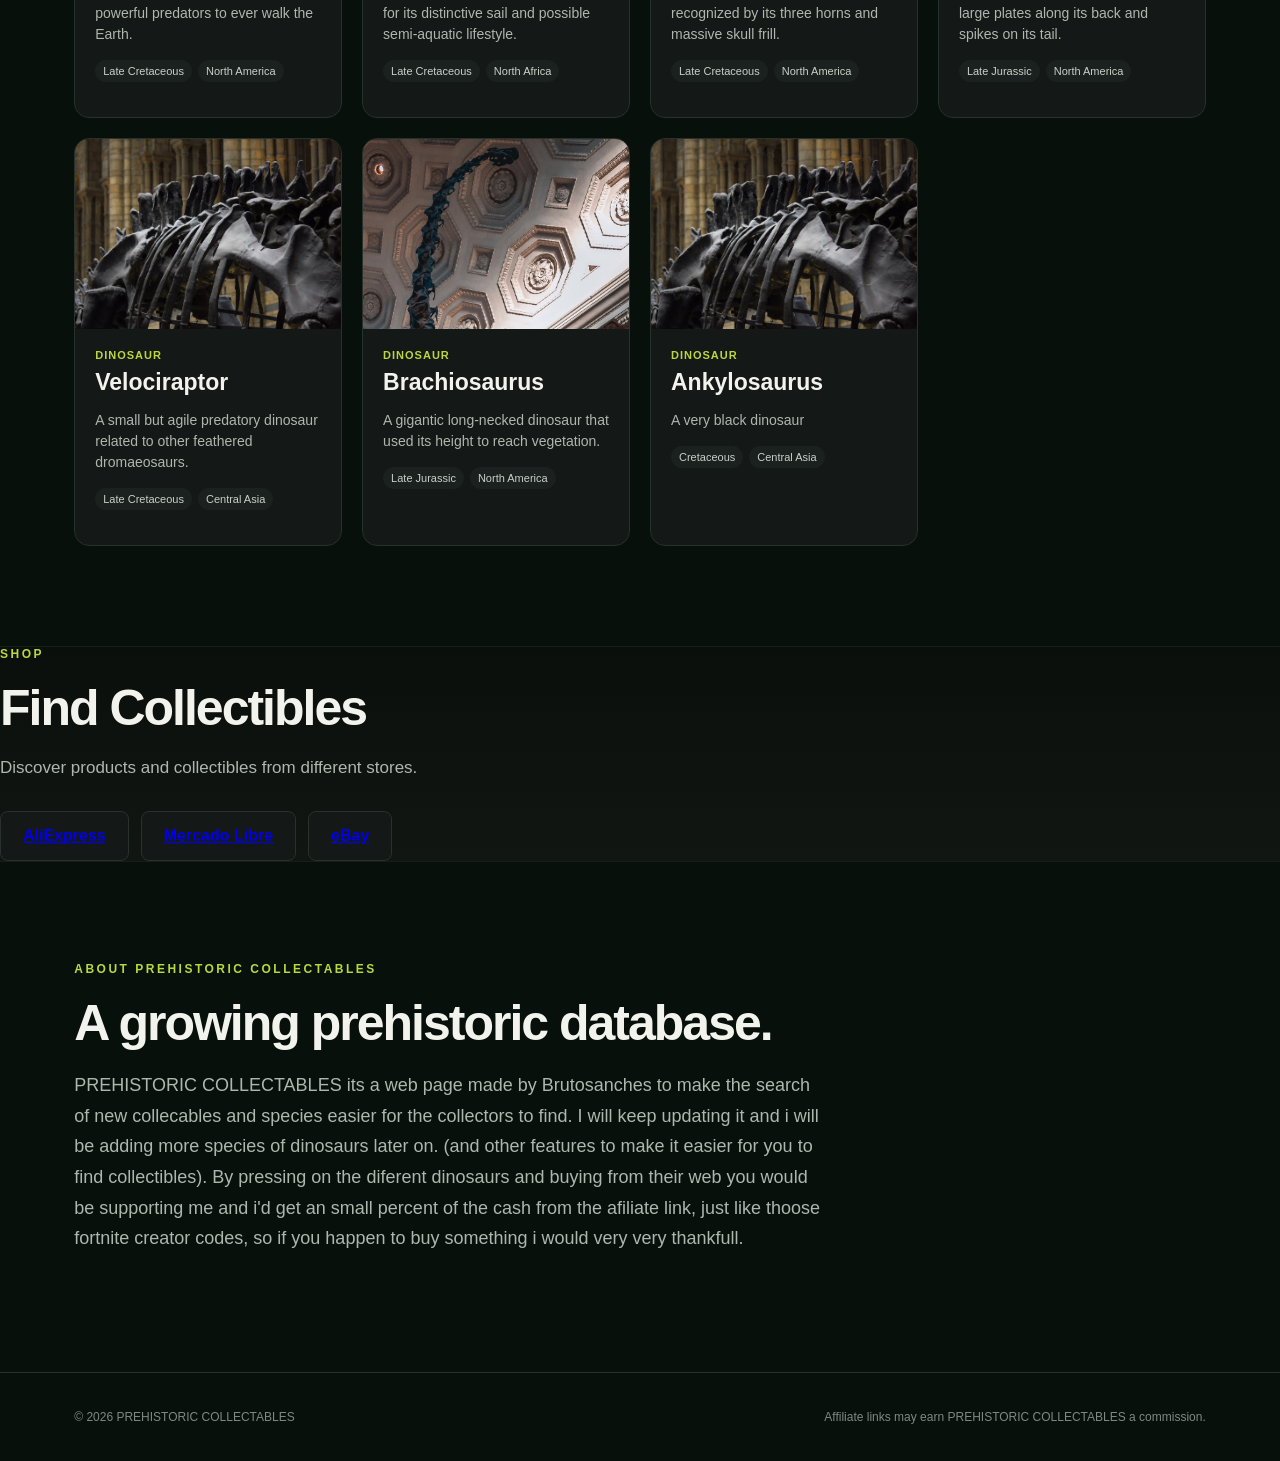
==== commit 0b6c3fb5: "index.html" ====
--- a/index.html
+++ b/index.html
@@ -481,8 +481,8 @@
 
 <div class="store-list">
 
-
   <a
+    class="aliexpress-link"
     href="https://www.aliexpress.com/"
     target="_blank"
     rel="noopener noreferrer"
@@ -491,6 +491,7 @@
   </a>
 
   <a
+    class="mercadolibre-link"
     href="https://www.mercadolibre.com.mx/"
     target="_blank"
     rel="noopener noreferrer"
@@ -499,6 +500,7 @@
   </a>
 
   <a
+    class="ebay-link"
     href="https://ebay.us/dmgfwy"
     target="_blank"
     rel="noopener noreferrer"
@@ -507,7 +509,6 @@
   </a>
 
 </div>
-
   </section>
 
 
--- a/style.css
+++ b/style.css
@@ -2576,4 +2576,15 @@
       column;
   }
 }
-
+}
+.store-list a,
+.store-list a:link,
+.store-list a:visited {
+  color: #b8d83e !important;
+}
+
+.store-list a:hover {
+  color: #f2f3ed !important;
+}
+
+
